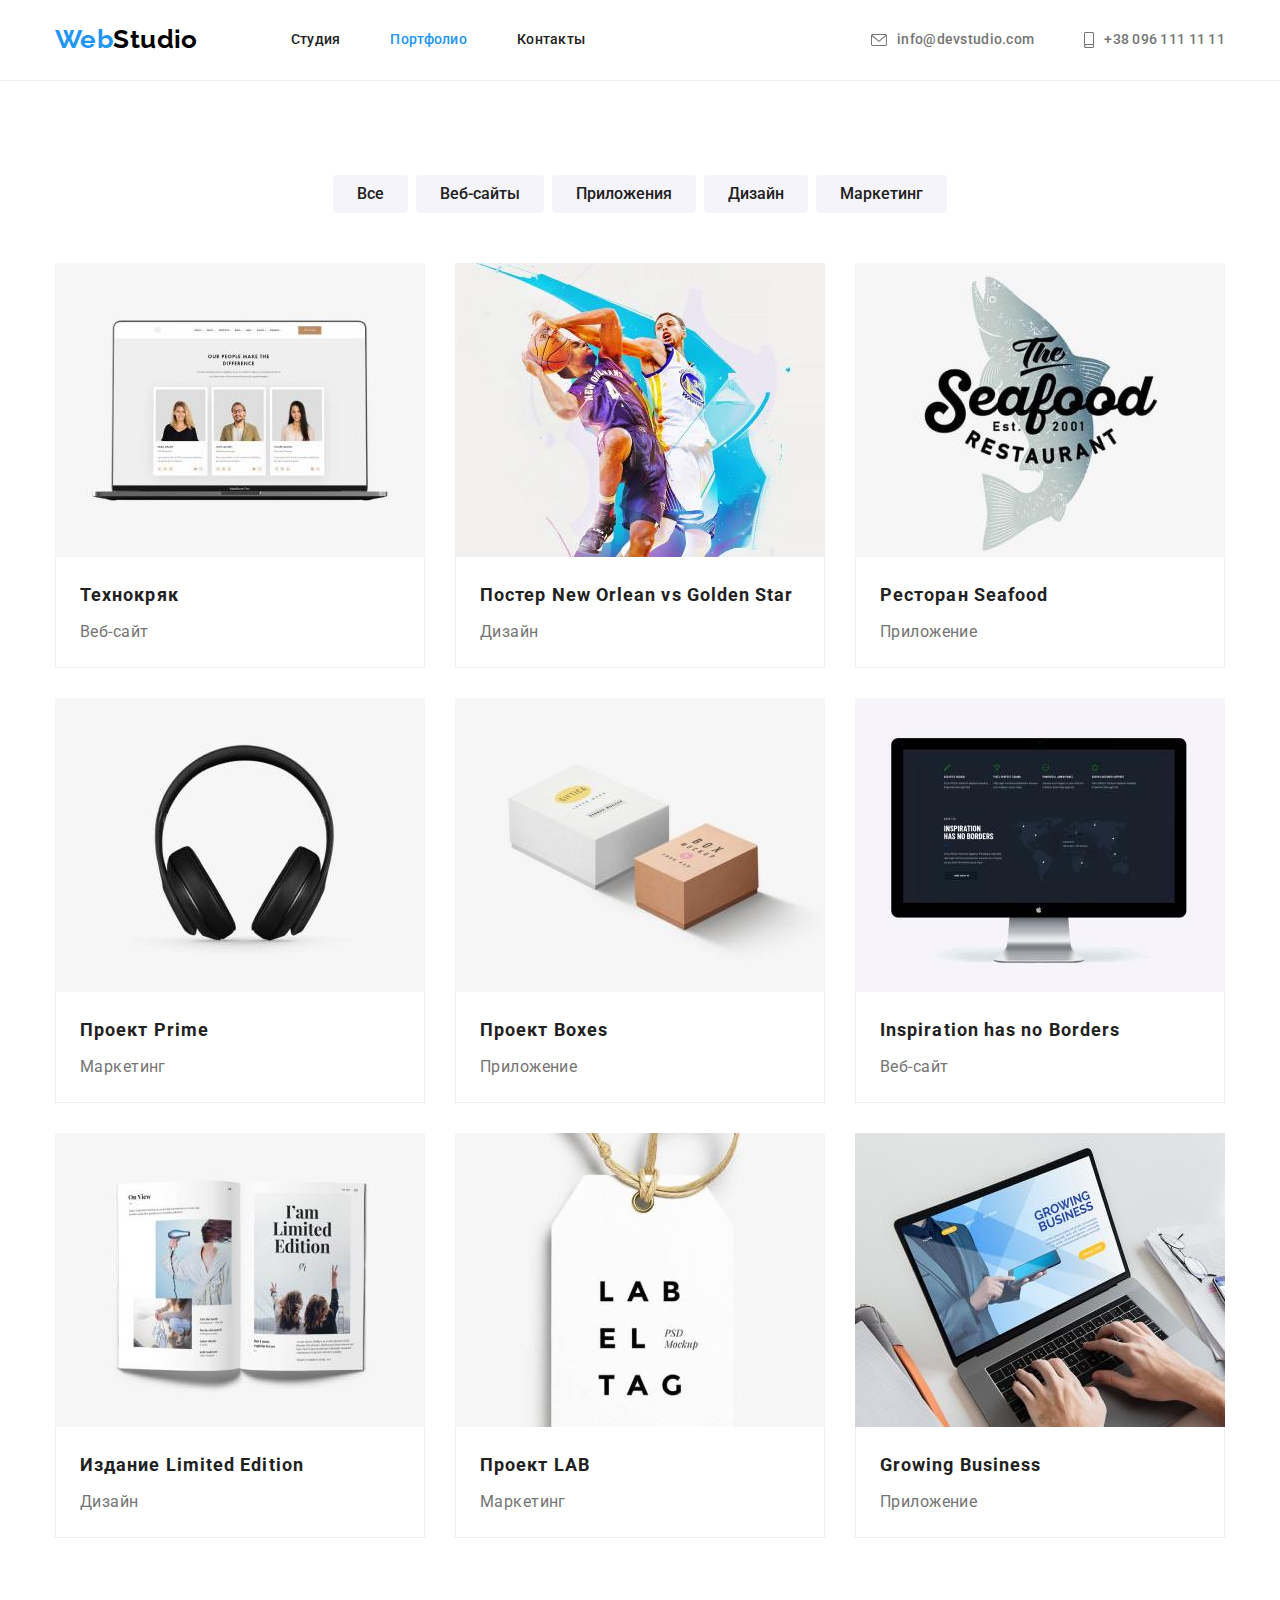
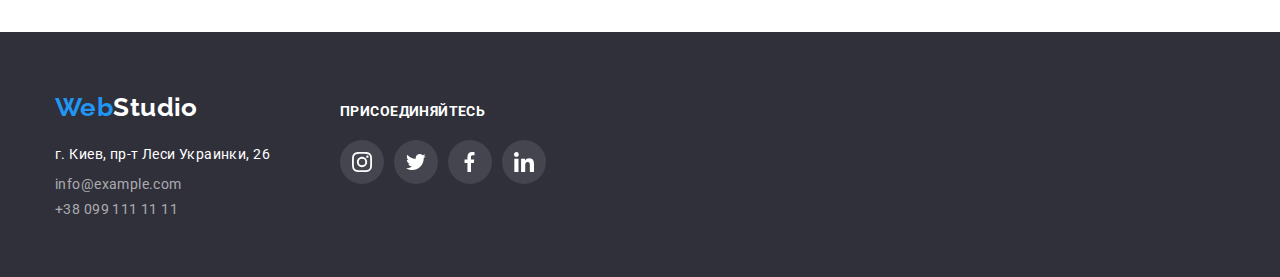
==== portfolio.html @ f21a0614 "клонировал проект в новый репозиторий" ====
<!DOCTYPE html>
<html lang="ru">

<head>
  <meta charset="UTF-8" />
  <meta http-equiv="X-UA-Compatible" content="IE=edge" />
  <meta name="viewport" content="width=device-width, initial-scale=1.0" />
  <title>Моя Студия</title>
  <link rel="preconnect" href="https://fonts.gstatic.com" />
  <link href="https://fonts.googleapis.com/css2?family=Raleway:wght@700&family=Roboto:wght@400;500;700;900&display=swap"
    rel="stylesheet" />
  <link rel="stylesheet"
    href="https://cdnjs.cloudflare.com/ajax/libs/modern-normalize/1.0.0/modern-normalize.min.css" />
  <link rel="stylesheet" href="./css/styles.css" />
</head>

<body>
  <!-- Шапка -->
  <header class="main-header">
    <div class="container header">
      <nav class="navigation">
        <a href="./index.html" class="navigation-logo"> <span class="accent">Web</span>Studio</a>
        <ul class="navigation-list">
          <li class="navigation-item">
            <a href="./index.html" class="navigation-link">Студия</a>
          </li>
          <li class="navigation-item">
            <a href="./portfolio.html" class="navigation-link current">Портфолио</a>
          </li>
          <li class="navigation-item">
            <a href="" class="navigation-link">Контакты</a>
          </li>
        </ul>
      </nav>
      <ul class="navigation-contact">
        <li class="navigation-item">
          <a href="mailto:info@devstudio.com" class="navigation-address">
            <svg class="icon-contact" width="16" height="12">
              <use href="./images/icons.svg#mail"></use>
            </svg>info@devstudio.com</a>
        </li>
        <li class="navigation-item">
          <a href="tel:+380961111111" class="navigation-address">
            <svg class="icon-contact" width="10" height="16">
              <use href="./images/icons.svg#smartphone"></use>
            </svg>+38 096 111 11 11</a>
        </li>
      </ul>
    </div>
  </header>

  <!-- Мейн контент -->
  <main>
    <section class="section">
      <h1 class="hidden">Портфолио</h1>
      <div class="container">
        <!-- Фильтр -->
        <ul class="filter">
          <li class="filter-item"><button type="button" class="filter-button">Все</button></li>
          <li class="filter-item">
            <button type="button" class="filter-button">Веб-сайты</button>
          </li>
          <li class="filter-item">
            <button type="button" class="filter-button">Приложения</button>
          </li>
          <li class="filter-item"><button type="button" class="filter-button">Дизайн</button></li>
          <li class="filter-item">
            <button type="button" class="filter-button">Маркетинг</button>
          </li>
        </ul>

        <!-- Список работ -->
        <ul class="works">
          <li class="work-list-card">
            <a class="card-link" href="">
              <img class="image" src="./images/img21.jpg" alt="ноутбук" width="370" height="294" />
              <div class="work-description">
                <h2 class="works-item">Технокряк</h2>
                <p class="works-id">Веб-сайт</p>
              </div>
            </a>
          </li>

          <li class="work-list-card">
            <a class="card-link" href="">
              <img class="image" src="./images/img22.jpg" alt="баскетболисты" width="370" height="294" />
              <div class="work-description">
                <h2 class="works-item">
                  Постер <span lang="en">New Orlean vs Golden Star</span>
                </h2>
                <p class="works-id">Дизайн</p>
              </div>
            </a>
          </li>

          <li class="work-list-card">
            <a class="card-link" href="">
              <img class="image" src="./images/img23.jpg" alt="надпись ресторан морской еды на фоне рыбы" width="370"
                height="294" />
              <div class="work-description">
                <h2 class="works-item">Ресторан <span lang="en">Seafood</span></h2>
                <p class="works-id">Приложение</p>
              </div>
            </a>
          </li>

          <li class="work-list-card">
            <a class="card-link" href="">
              <img class="image" src="./images/img24.jpg" alt="наушники" width="370" height="294" />
              <div class="work-description">
                <h2 class="works-item">Проект <span lang="en">Prime</span></h2>
                <p class="works-id">Маркетинг</p>
              </div>
            </a>
          </li>

          <li class="work-list-card">
            <a class="card-link" href="">
              <img class="image" src="./images/img25.jpg" alt="две коробки с надписями" width="370" height="294" />
              <div class="work-description">
                <h2 class="works-item">Проект <span lang="en">Boxes</span></h2>
                <p class="works-id">Приложение</p>
              </div>
            </a>
          </li>

          <li class="work-list-card">
            <a class="card-link" href="">
              <img class="image" src="./images/img26.jpg" alt="монитор" width="370" height="294" />
              <div class="work-description">
                <h2 lang="en" class="works-item">Inspiration has no Borders</h2>
                <p class="works-id">Веб-сайт</p>
              </div>
            </a>
          </li>

          <li class="work-list-card">
            <a class="card-link" href="">
              <img class="image" src="./images/img27.jpg" alt="раскрытая книга" width="370" height="294" />
              <div class="work-description">
                <h2 class="works-item">Издание <span lang="en">Limited Edition</span></h2>
                <p class="works-id">Дизайн</p>
              </div>
            </a>
          </li>

          <li class="work-list-card">
            <a class="card-link" href="">
              <img class="image" src="./images/img28.jpg" alt="бирка для одежды" width="370" height="294" />
              <div class="work-description">
                <h2 class="works-item">Проект <span lang="en">LAB</span></h2>
                <p class="works-id">Маркетинг</p>
              </div>
            </a>
          </li>

          <li class="work-list-card">
            <a class="card-link" href="">
              <img class="image" src="./images/img29.jpg" alt="человек работающий за ноутбуком" width="370"
                height="294" />
              <div class="work-description">
                <h2 lang="en" class="works-item">Growing Business</h2>
                <p class="works-id">Приложение</p>
              </div>
            </a>
          </li>
        </ul>
      </div>
    </section>
  </main>

  <!-- Футер -->
  <footer class="contact">
    <div class="container footer-flex">
      <!-- Контакты -->
      <div>
        <a href="./index.html" class="contact-logo"> <span class="accent">Web</span>Studio</a>
        <address class="contact-list">
          <p class="contact-address">г. Киев, пр-т Леси Украинки, 26</p>
          <a href="mailto:info@example.com" class="contact-link">info@example.com</a>
          <a href="tel:+380991111111" class="contact-link">+38 099 111 11 11</a>
        </address>
      </div>

      <!-- Соц сети -->
      <div class="footer-socials">
        <h3 class="footer-socials-title">присоединяйтесь</h3>
        <ul class="social-list">
          <li>
            <a class="social-link" href="">
              <svg class="social-icon">
                <use href="./images/icons.svg#instagram"></use>
              </svg>
            </a>
          </li>
          <li>
            <a class="social-link" href="">
              <svg class="social-icon">
                <use href="./images/icons.svg#twitter"></use>
              </svg>
            </a>
          </li>
          <li>
            <a class="social-link" href="">
              <svg class="social-icon">
                <use href="./images/icons.svg#facebook"></use>
              </svg>
            </a>
          </li>
          <li>
            <a class="social-link" href="">
              <svg class="social-icon">
                <use href="./images/icons.svg#linkedin"></use>
              </svg>
            </a>
          </li>
        </ul>
      </div>
    </div>
  </footer>
</body>

</html>
---- css/styles.css ----
/* =======Палитра======= */
:root {
  --main-text-color: #212121;
  --sec-text-color: #757575;
  --accent: #2196f3;
  --accent-opacity: rgba(33, 149, 243, 0.6);
  --white: #ffffff;
  --white-opacity: rgba(255, 255, 255, 0.6);
  --logo: #000000;
  --alt-bg: #2f303a;
  --secondary-bg: #f5f4fa;
  --button-bg-hover: #188ce8;
  --icon-color: #afb1b8;
}

/* =======Глобальные======= */
body {
  color: var(--main-text-color);
  font-family: 'Roboto', sans-serif;
  font-size: 14px;
  letter-spacing: 0.03em;
}

h1,
h2,
h3,
h4,
h5,
h6,
p {
  margin-top: 0;
  margin-bottom: 0;
}

img {
  display: block;
}

ol,
ul {
  list-style: none;
  padding: 0;
  margin: 0;
}

a {
  text-decoration: none;
}

.hidden {
  display: none;
}

.navigation .current {
  color: var(--accent);
}

.container {
  width: 1200px;
  padding: 0 15px;
  margin: 0 auto;
}

.section {
  padding: 94px 0;
}

.section.no-padding-bottom {
  padding-bottom: 0;
}

/* =======Логотипы======= */
.navigation-logo,
.contact-logo {
  font-family: Raleway, sans-serif;
  font-weight: 700;
  font-size: 26px;
  line-height: 1.2;
}

.navigation-logo {
  color: var(--logo);
}

.contact-logo {
  display: inline-block;
  margin-bottom: 20px;
  color: var(--white);
}

.accent {
  color: var(--accent);
}

/* ======= Шапка ======= */

.main-header {
  border-bottom: 1px solid #ececec;
}

.header,
.navigation {
  display: flex;
  align-items: center;
}

.navigation-list {
  display: flex;
  margin-left: 93px;
}

.navigation-item:not(:last-child) {
  margin-right: 50px;
}

.navigation-address,
.navigation-link {
  font-weight: 500;
  line-height: 1.14;
  letter-spacing: 0.02em;
}

.navigation-link {
  display: block;
  padding-top: 32px;
  padding-bottom: 32px;
  color: var(--main-text-color);
}

.navigation-contact {
  display: flex;
  margin-left: auto;
}

.navigation-address {
  display: flex;
  align-items: center;
  color: var(--sec-text-color);
}

.navigation-link:hover,
.navigation-address:hover,
.navigation-link:focus,
.navigation-address:focus {
  color: var(--accent);
}

.icon-contact {
  margin-right: 10px;
  fill: var(--sec-text-color);
}

.navigation-address:hover .icon-contact,
.navigation-address:focus .icon-contact {
  fill: var(--accent);
}

/* =======Герой======= */

.hero {
  background-color: var(--alt-bg);
  text-align: center;
}

.background {
  max-width: 1600px;
  margin-left: auto;
  margin-right: auto;
  padding: 200px 0;
  background-image: linear-gradient(rgba(47, 48, 58, 0.4), rgba(47, 48, 58, 0.4)),
    url(../images/hero-bg.jpg);
  background-repeat: no-repeat;
  background-position: center;
  background-size: cover;
}

.hero-title {
  margin: 0 auto 30px;
  width: 696px;

  color: var(--white);
  font-weight: 900;
  font-size: 44px;
  line-height: 1.36;
  letter-spacing: 0.06em;
  text-transform: uppercase;
}
.button {
  padding: 10px 32px;
  border: none;
  border-radius: 4px;
  box-shadow: 0px 4px 4px rgba(0, 0, 0, 0.15);
  background-color: var(--accent);
  color: var(--white);
  font-size: 16px;
  line-height: 1.87;
  text-align: center;
  letter-spacing: 0.06em;

  cursor: pointer;
}
.button:hover {
  background-color: var(--button-bg-hover);
}

/* =======Преимущества======= */

.feature-list {
  display: flex;
  justify-content: space-between;
}

.feature-item {
  flex-basis: 270px;
}

.feature-desc {
  color: var(--sec-text-color);
  line-height: 24px;
}
.feature-list-title {
  margin-bottom: 10px;
  font-weight: 700;
  font-size: 14px;
  line-height: 1.14;
  text-transform: uppercase;
}

.feature-icon {
  display: flex;
  justify-content: center;
  align-items: center;
  width: 270px;
  height: 120px;
  margin-bottom: 30px;

  background-color: var(--secondary-bg);
}

.icon-image {
  width: 70px;
  height: 70px;
}

/* =======Чем мы занимаемся======= */

.occupation {
  display: flex;
  justify-content: space-between;
}

.occupation-title,
.team-title,
.client-title {
  margin-bottom: 50px;
  font-weight: 700;
  font-size: 36px;
  line-height: 1.16;
  text-align: center;
}

/* =======Наша команда======= */

.team {
  background-color: var(--secondary-bg);
}

.team-list {
  display: flex;
  flex-wrap: wrap;
  margin-right: -30px;
  margin-bottom: -30px;
}

.team-list-card {
  background-color: var(--white);
  box-shadow: 0px 1px 3px rgba(0, 0, 0, 0.12), 0px 1px 1px rgba(0, 0, 0, 0.14),
    0px 2px 1px rgba(0, 0, 0, 0.2);
  border-radius: 0px 0px 4px 4px;
  margin-right: 30px;
  margin-bottom: 30px;
}

.team-list-card-description {
  padding: 30px 0;
}

.team-member,
.team-role {
  font-size: 16px;
  line-height: 1.18;
  text-align: center;
}

.team-member {
  margin-bottom: 10px;
  font-weight: 500;
}
.team-role {
  color: var(--sec-text-color);
  margin-bottom: 16px;
}

.social-list {
  display: flex;
  justify-content: space-between;
  width: 206px;
  height: 44px;
  margin: 0 auto;
}

.social-link {
  display: flex;
  align-items: center;
  justify-content: center;
  width: 44px;
  height: 44px;
}

.social-link:hover,
.social-link:focus {
  background-color: var(--accent);
  border-radius: 50%;
}

.social-icon {
  fill: var(--icon-color);
  width: 20px;
  height: 20px;
}

.social-link:hover .social-icon,
.social-link:focus .social-icon {
  fill: var(--white);
}

/* ======= Постоянные клиенты ======= */

.client-list {
  display: flex;
  justify-content: space-between;
}

.client-link {
  display: flex;
  justify-content: center;
  align-items: center;
  width: 170px;
  height: 92px;
  border: 1px solid var(--icon-color);
  border-radius: 4px;
  fill: var(--icon-color);
}

.client-link:hover,
.client-link:focus {
  border-color: var(--accent);
  fill: var(--accent);
}

.client-icon {
  width: 106px;
  height: 60px;
}

/* =======Футер======= */
.contact {
  padding-top: 60px;
  padding-bottom: 60px;
  background-color: var(--alt-bg);
  color: var(--white);
}

.footer-flex {
  display: flex;
  align-items: baseline;
}

.contact-list {
  font-style: normal;
}

.contact-address {
  margin-bottom: 9px;
  line-height: 1.7;
}

.contact-link {
  display: block;
  margin-bottom: 9px;
  color: var(--white-opacity);
}

.contact-link:last-child {
  margin-bottom: 0;
}

.contact-link:focus,
.contact-link:hover {
  color: var(--accent-opacity);
}

.footer-socials {
  margin-left: 70px;
}

.footer-socials-title {
  margin-bottom: 20px;
  font-size: 14px;
  line-height: 1.14;
  text-transform: uppercase;
}

.footer-socials .social-link {
  background-color: rgba(255, 255, 255, 0.1);
  border-radius: 50%;
}

.footer-socials .social-link:hover,
.footer-socials .social-link:focus {
  background-color: var(--accent);
}

.footer-socials .social-icon {
  fill: var(--white);
}

/* =======ПОРТФОЛИО======= */

/* =======Фильтр======= */

.filter {
  display: flex;
  justify-content: center;
  margin-bottom: 50px;
}

.filter-item:not(:last-child) {
  margin-right: 8px;
}

.filter-button {
  padding: 6px 24px;
  border: 0 solid transparent;
  border-radius: 4px;

  background-color: var(--secondary-bg);
  color: var(--main-text-color);
  font-family: inherit;
  font-weight: 500;
  font-size: 16px;
  line-height: 1.62;
  text-align: center;
  cursor: pointer;
}

.filter-button:hover,
.filter-button:focus {
  background-color: var(--accent);
  color: var(--white);
  box-shadow: 0px 3px 1px rgba(0, 0, 0, 0.1), 0px 1px 2px rgba(0, 0, 0, 0.08),
    0px 2px 2px rgba(0, 0, 0, 0.12);
}

/* =======Список работ======= */

.works {
  display: flex;
  flex-wrap: wrap;
  margin-right: -30px;
  margin-bottom: -30px;
}

.work-list-card {
  margin-right: 30px;
  margin-bottom: 30px;
}

.card-link {
  display: block;
  color: inherit;
}

.card-link:hover {
  box-shadow: 0px 1px 1px rgba(0, 0, 0, 0.12), 0px 4px 4px rgba(0, 0, 0, 0.06),
    1px 4px 6px rgba(0, 0, 0, 0.16);
}

.work-description {
  padding: 20px 24px;
  border: 1px solid #eeeeee;
  border-top: 0;
}

.works-item {
  margin-bottom: 4px;
  font-weight: 700;
  font-size: 18px;
  line-height: 2;
  letter-spacing: 0.06em;
}

.works-id {
  color: var(--sec-text-color);
  font-size: 16px;
  line-height: 1.87;
}
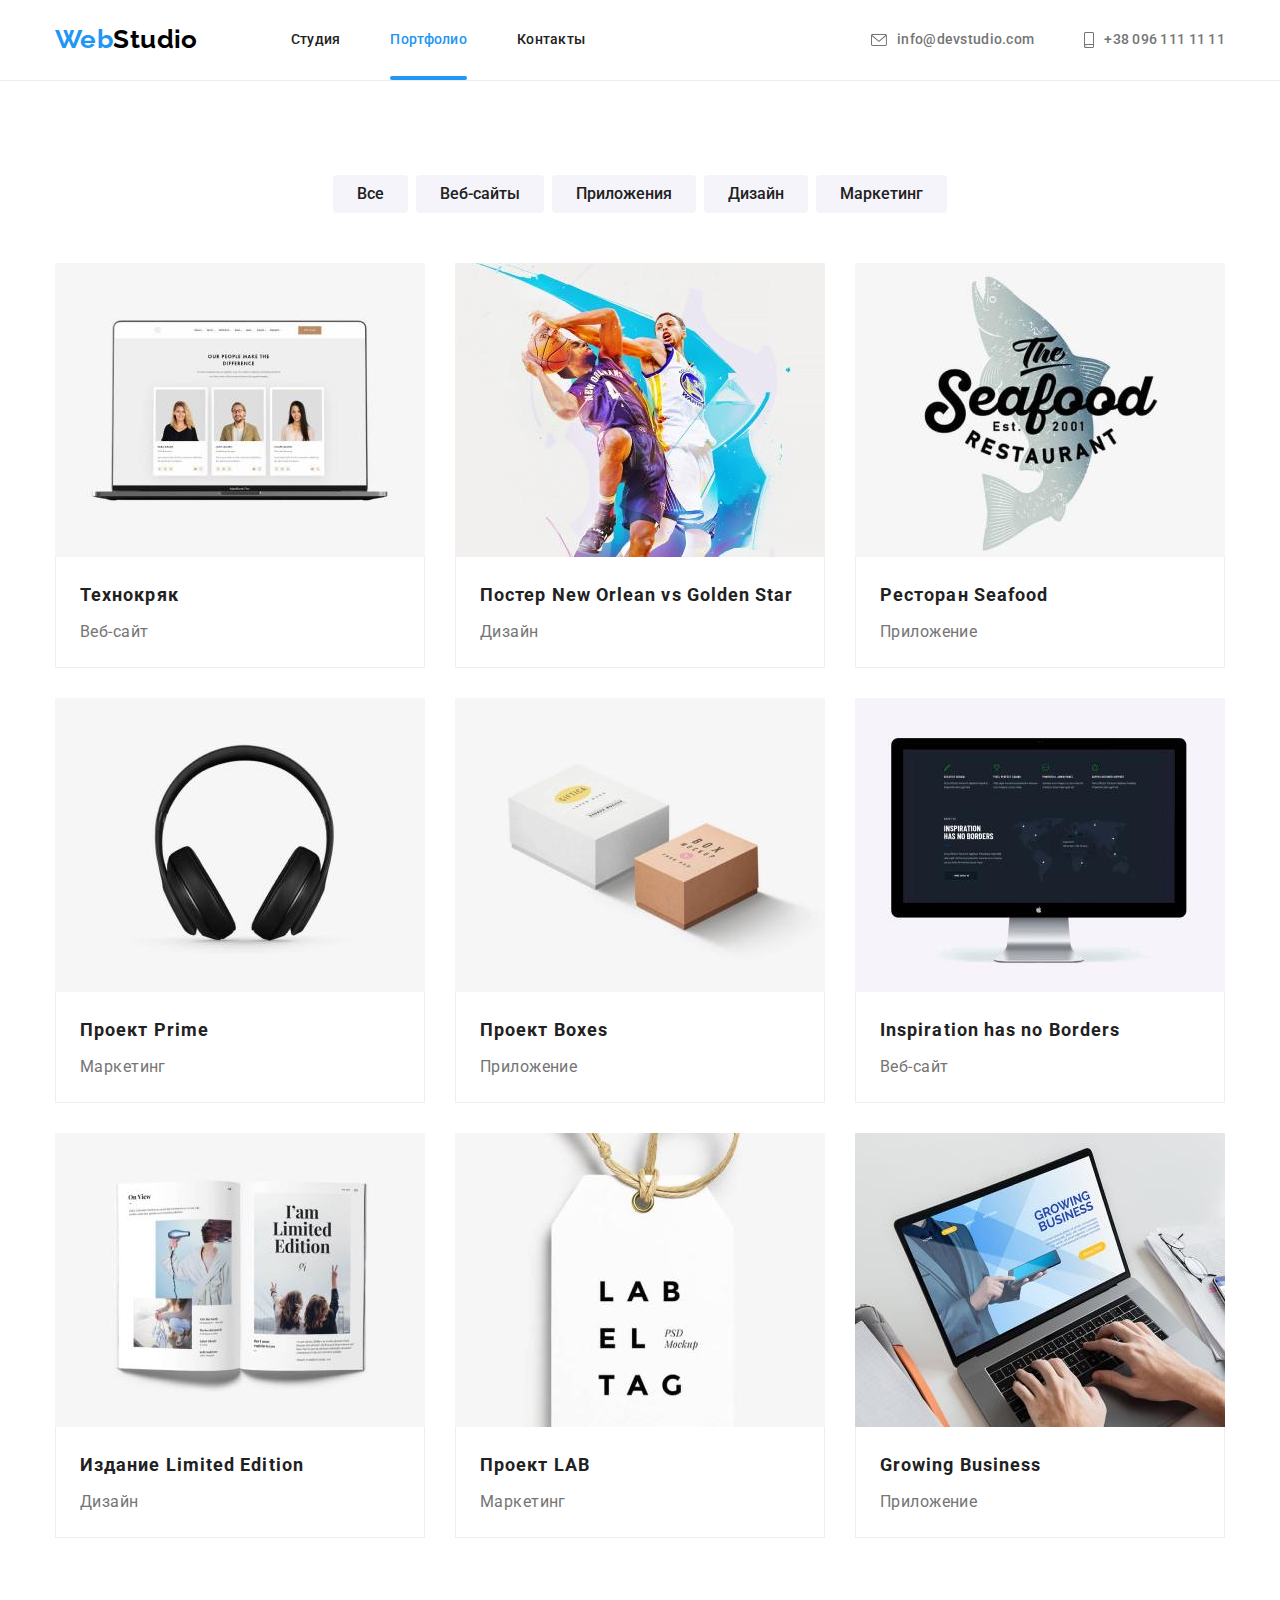
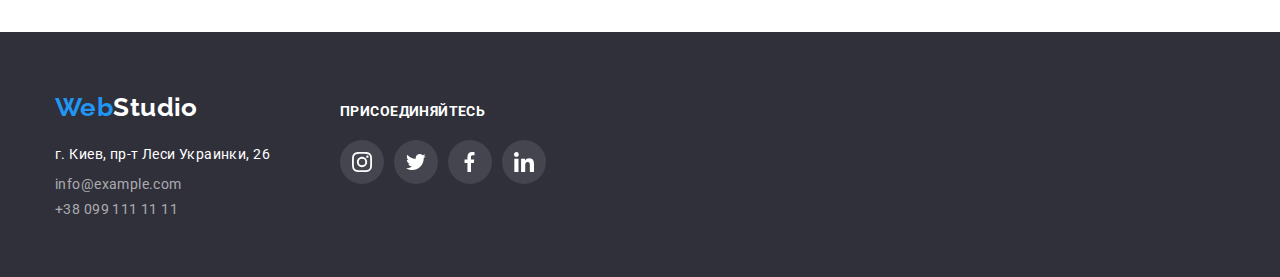
==== commit 88d71d06: "добавил переходы, анимации и модальное окно" ====
--- a/portfolio.html
+++ b/portfolio.html
@@ -56,14 +56,18 @@
       <div class="container">
         <!-- Фильтр -->
         <ul class="filter">
-          <li class="filter-item"><button type="button" class="filter-button">Все</button></li>
+          <li class="filter-item">
+            <button type="button" class="filter-button">Все</button>
+          </li>
           <li class="filter-item">
             <button type="button" class="filter-button">Веб-сайты</button>
           </li>
           <li class="filter-item">
             <button type="button" class="filter-button">Приложения</button>
           </li>
-          <li class="filter-item"><button type="button" class="filter-button">Дизайн</button></li>
+          <li class="filter-item">
+            <button type="button" class="filter-button">Дизайн</button>
+          </li>
           <li class="filter-item">
             <button type="button" class="filter-button">Маркетинг</button>
           </li>
@@ -73,7 +77,13 @@
         <ul class="works">
           <li class="work-list-card">
             <a class="card-link" href="">
-              <img class="image" src="./images/img21.jpg" alt="ноутбук" width="370" height="294" />
+              <div class="card-image">
+                <img src="./images/img21.jpg" alt="ноутбук" width="370" height="294" />
+                <p class="card-text">Технокряк это современная площадка распространения коронавируса. Компании
+                  используют эту платформу
+                  для цифрового
+                  шпионажа и атак на защищённые сервера конкурентов.</p>
+              </div>
               <div class="work-description">
                 <h2 class="works-item">Технокряк</h2>
                 <p class="works-id">Веб-сайт</p>
@@ -83,7 +93,13 @@
 
           <li class="work-list-card">
             <a class="card-link" href="">
-              <img class="image" src="./images/img22.jpg" alt="баскетболисты" width="370" height="294" />
+              <div class="card-image">
+                <img src="./images/img22.jpg" alt="баскетболисты" width="370" height="294" />
+                <p class="card-text">Технокряк это современная площадка распространения коронавируса. Компании
+                  используют эту платформу
+                  для цифрового
+                  шпионажа и атак на защищённые сервера конкурентов.</p>
+              </div>
               <div class="work-description">
                 <h2 class="works-item">
                   Постер <span lang="en">New Orlean vs Golden Star</span>
@@ -95,8 +111,14 @@
 
           <li class="work-list-card">
             <a class="card-link" href="">
-              <img class="image" src="./images/img23.jpg" alt="надпись ресторан морской еды на фоне рыбы" width="370"
-                height="294" />
+              <div class="card-image">
+                <img src="./images/img23.jpg" alt="надпись ресторан морской еды на фоне рыбы" width="370"
+                  height="294" />
+                <p class="card-text">Технокряк это современная площадка распространения коронавируса. Компании
+                  используют эту платформу
+                  для цифрового
+                  шпионажа и атак на защищённые сервера конкурентов.</p>
+              </div>
               <div class="work-description">
                 <h2 class="works-item">Ресторан <span lang="en">Seafood</span></h2>
                 <p class="works-id">Приложение</p>
@@ -106,7 +128,13 @@
 
           <li class="work-list-card">
             <a class="card-link" href="">
-              <img class="image" src="./images/img24.jpg" alt="наушники" width="370" height="294" />
+              <div class="card-image">
+                <img src="./images/img24.jpg" alt="наушники" width="370" height="294" />
+                <p class="card-text">Технокряк это современная площадка распространения коронавируса. Компании
+                  используют эту платформу
+                  для цифрового
+                  шпионажа и атак на защищённые сервера конкурентов.</p>
+              </div>
               <div class="work-description">
                 <h2 class="works-item">Проект <span lang="en">Prime</span></h2>
                 <p class="works-id">Маркетинг</p>
@@ -116,7 +144,13 @@
 
           <li class="work-list-card">
             <a class="card-link" href="">
-              <img class="image" src="./images/img25.jpg" alt="две коробки с надписями" width="370" height="294" />
+              <div class="card-image">
+                <img src="./images/img25.jpg" alt="две коробки с надписями" width="370" height="294" />
+                <p class="card-text">Технокряк это современная площадка распространения коронавируса. Компании
+                  используют эту платформу
+                  для цифрового
+                  шпионажа и атак на защищённые сервера конкурентов.</p>
+              </div>
               <div class="work-description">
                 <h2 class="works-item">Проект <span lang="en">Boxes</span></h2>
                 <p class="works-id">Приложение</p>
@@ -126,7 +160,13 @@
 
           <li class="work-list-card">
             <a class="card-link" href="">
-              <img class="image" src="./images/img26.jpg" alt="монитор" width="370" height="294" />
+              <div class="card-image">
+                <img src="./images/img26.jpg" alt="монитор" width="370" height="294" />
+                <p class="card-text">Технокряк это современная площадка распространения коронавируса. Компании
+                  используют эту платформу
+                  для цифрового
+                  шпионажа и атак на защищённые сервера конкурентов.</p>
+              </div>
               <div class="work-description">
                 <h2 lang="en" class="works-item">Inspiration has no Borders</h2>
                 <p class="works-id">Веб-сайт</p>
@@ -136,7 +176,13 @@
 
           <li class="work-list-card">
             <a class="card-link" href="">
-              <img class="image" src="./images/img27.jpg" alt="раскрытая книга" width="370" height="294" />
+              <div class="card-image">
+                <img src="./images/img27.jpg" alt="раскрытая книга" width="370" height="294" />
+                <p class="card-text">Технокряк это современная площадка распространения коронавируса. Компании
+                  используют эту платформу
+                  для цифрового
+                  шпионажа и атак на защищённые сервера конкурентов.</p>
+              </div>
               <div class="work-description">
                 <h2 class="works-item">Издание <span lang="en">Limited Edition</span></h2>
                 <p class="works-id">Дизайн</p>
@@ -146,7 +192,13 @@
 
           <li class="work-list-card">
             <a class="card-link" href="">
-              <img class="image" src="./images/img28.jpg" alt="бирка для одежды" width="370" height="294" />
+              <div class="card-image">
+                <img src="./images/img28.jpg" alt="бирка для одежды" width="370" height="294" />
+                <p class="card-text">Технокряк это современная площадка распространения коронавируса. Компании
+                  используют эту платформу
+                  для цифрового
+                  шпионажа и атак на защищённые сервера конкурентов.</p>
+              </div>
               <div class="work-description">
                 <h2 class="works-item">Проект <span lang="en">LAB</span></h2>
                 <p class="works-id">Маркетинг</p>
@@ -156,8 +208,13 @@
 
           <li class="work-list-card">
             <a class="card-link" href="">
-              <img class="image" src="./images/img29.jpg" alt="человек работающий за ноутбуком" width="370"
-                height="294" />
+              <div class="card-image">
+                <img src="./images/img29.jpg" alt="человек работающий за ноутбуком" width="370" height="294" />
+                <p class="card-text">Технокряк это современная площадка распространения коронавируса. Компании
+                  используют эту платформу
+                  для цифрового
+                  шпионажа и атак на защищённые сервера конкурентов.</p>
+              </div>
               <div class="work-description">
                 <h2 lang="en" class="works-item">Growing Business</h2>
                 <p class="works-id">Приложение</p>
--- a/css/styles.css
+++ b/css/styles.css
@@ -47,12 +47,13 @@
   text-decoration: none;
 }
 
+button {
+  padding: 0;
+  border: none;
+}
+
 .hidden {
   display: none;
-}
-
-.navigation .current {
-  color: var(--accent);
 }
 
 .container {
@@ -118,13 +119,32 @@
   font-weight: 500;
   line-height: 1.14;
   letter-spacing: 0.02em;
+
+  transition: color 250ms cubic-bezier(0.4, 0, 0.2, 1);
 }
 
 .navigation-link {
+  position: relative;
+
   display: block;
   padding-top: 32px;
   padding-bottom: 32px;
   color: var(--main-text-color);
+}
+
+.navigation .current {
+  color: var(--accent);
+}
+
+.navigation .current::after {
+  content: '';
+  display: block;
+  height: 4px;
+  width: 100%;
+  background-color: var(--accent);
+  border-radius: 2px;
+  position: absolute;
+  bottom: 0;
 }
 
 .navigation-contact {
@@ -148,6 +168,8 @@
 .icon-contact {
   margin-right: 10px;
   fill: var(--sec-text-color);
+
+  transition: fill 250ms cubic-bezier(0.4, 0, 0.2, 1);
 }
 
 .navigation-address:hover .icon-contact,
@@ -185,7 +207,7 @@
   letter-spacing: 0.06em;
   text-transform: uppercase;
 }
-.button {
+.hero .button {
   padding: 10px 32px;
   border: none;
   border-radius: 4px;
@@ -197,9 +219,10 @@
   text-align: center;
   letter-spacing: 0.06em;
 
+  transition: background-color 250ms cubic-bezier(0.4, 0, 0.2, 1);
   cursor: pointer;
 }
-.button:hover {
+.hero .button:hover {
   background-color: var(--button-bg-hover);
 }
 
@@ -259,6 +282,24 @@
   text-align: center;
 }
 
+.occupation-img {
+  position: relative;
+}
+
+.occupation-text {
+  position: absolute;
+  bottom: 0;
+  width: 100%;
+  padding: 27px;
+  text-align: center;
+
+  font-weight: 700;
+  line-height: 1.14;
+  text-transform: uppercase;
+  color: #ffffff;
+  background-color: rgba(47, 48, 58, 0.8);
+}
+
 /* =======Наша команда======= */
 
 .team {
@@ -315,18 +356,21 @@
   justify-content: center;
   width: 44px;
   height: 44px;
+  border-radius: 50%;
+
+  transition: background-color 250ms cubic-bezier(0.4, 0, 0.2, 1);
 }
 
 .social-link:hover,
 .social-link:focus {
   background-color: var(--accent);
-  border-radius: 50%;
 }
 
 .social-icon {
   fill: var(--icon-color);
   width: 20px;
   height: 20px;
+  transition: fill 250ms cubic-bezier(0.4, 0, 0.2, 1);
 }
 
 .social-link:hover .social-icon,
@@ -350,6 +394,9 @@
   border: 1px solid var(--icon-color);
   border-radius: 4px;
   fill: var(--icon-color);
+
+  transition: fill 250ms cubic-bezier(0.4, 0, 0.2, 1),
+    border-color 250ms cubic-bezier(0.4, 0, 0.2, 1);
 }
 
 .client-link:hover,
@@ -425,6 +472,62 @@
   fill: var(--white);
 }
 
+/* ======= Модальное окно ======= */
+.backdrop {
+  position: fixed;
+  top: 0;
+  left: 0;
+  width: 100%;
+  height: 100%;
+
+  background-color: rgba(0, 0, 0, 0.2);
+
+  transition: opacity 250ms cubic-bezier(0.4, 0, 0.2, 1);
+}
+
+.backdrop.is-hidden {
+  opacity: 0;
+  pointer-events: none;
+}
+
+.backdrop.is-hidden > .modal {
+  transform: translate(-50%, -50%) scale(0.9);
+}
+
+.modal {
+  position: absolute;
+  top: 50%;
+  left: 50%;
+  transform: translate(-50%, -50%) scale(1);
+
+  min-width: 528px;
+  min-height: 581px;
+  border-radius: 4px;
+
+  background-color: #ffffff;
+  box-shadow: 0px 1px 3px rgba(0, 0, 0, 0.12), 0px 1px 1px rgba(0, 0, 0, 0.14),
+    0px 2px 1px rgba(0, 0, 0, 0.2);
+
+  transition: transform 250ms cubic-bezier(0.4, 0, 0.2, 1) 250ms;
+}
+
+.modal > button {
+  position: absolute;
+  top: 0;
+  right: 0;
+
+  display: flex;
+  justify-content: center;
+  align-items: center;
+  width: 30px;
+  height: 30px;
+
+  background: #ffffff;
+  border: 1px solid rgba(0, 0, 0, 0.1);
+  border-radius: 50%;
+  cursor: pointer;
+}
+
 /* =======ПОРТФОЛИО======= */
 
 /* =======Фильтр======= */
@@ -441,7 +544,6 @@
 
 .filter-button {
   padding: 6px 24px;
-  border: 0 solid transparent;
   border-radius: 4px;
 
   background-color: var(--secondary-bg);
@@ -452,6 +554,9 @@
   line-height: 1.62;
   text-align: center;
   cursor: pointer;
+
+  transition: background-color 250ms cubic-bezier(0.4, 0, 0.2, 1),
+    color 250ms cubic-bezier(0.4, 0, 0.2, 1), box-shadow 250ms cubic-bezier(0.4, 0, 0.2, 1);
 }
 
 .filter-button:hover,
@@ -486,6 +591,45 @@
     1px 4px 6px rgba(0, 0, 0, 0.16);
 }
 
+.card-image {
+  position: relative;
+  overflow: hidden;
+}
+
+.card-image::before {
+  content: '';
+  display: block;
+  position: absolute;
+
+  width: 100%;
+  height: 100%;
+  background-color: rgba(33, 150, 243, 0.9);
+
+  transform: translateY(100%);
+  transition: transform 250ms cubic-bezier(0.4, 0, 0.2, 1);
+}
+
+.card-link:hover .card-image::before {
+  transform: translateY(0);
+}
+
+.card-text {
+  position: absolute;
+  top: 50%;
+  transform: translateY(100%);
+  padding: 0 24px;
+
+  font-size: 18px;
+  line-height: 1.56;
+  color: #ffffff;
+
+  transition: transform 250ms cubic-bezier(0.4, 0, 0.2, 1);
+}
+
+.card-link:hover .card-text {
+  transform: translateY(-50%);
+}
+
 .work-description {
   padding: 20px 24px;
   border: 1px solid #eeeeee;
